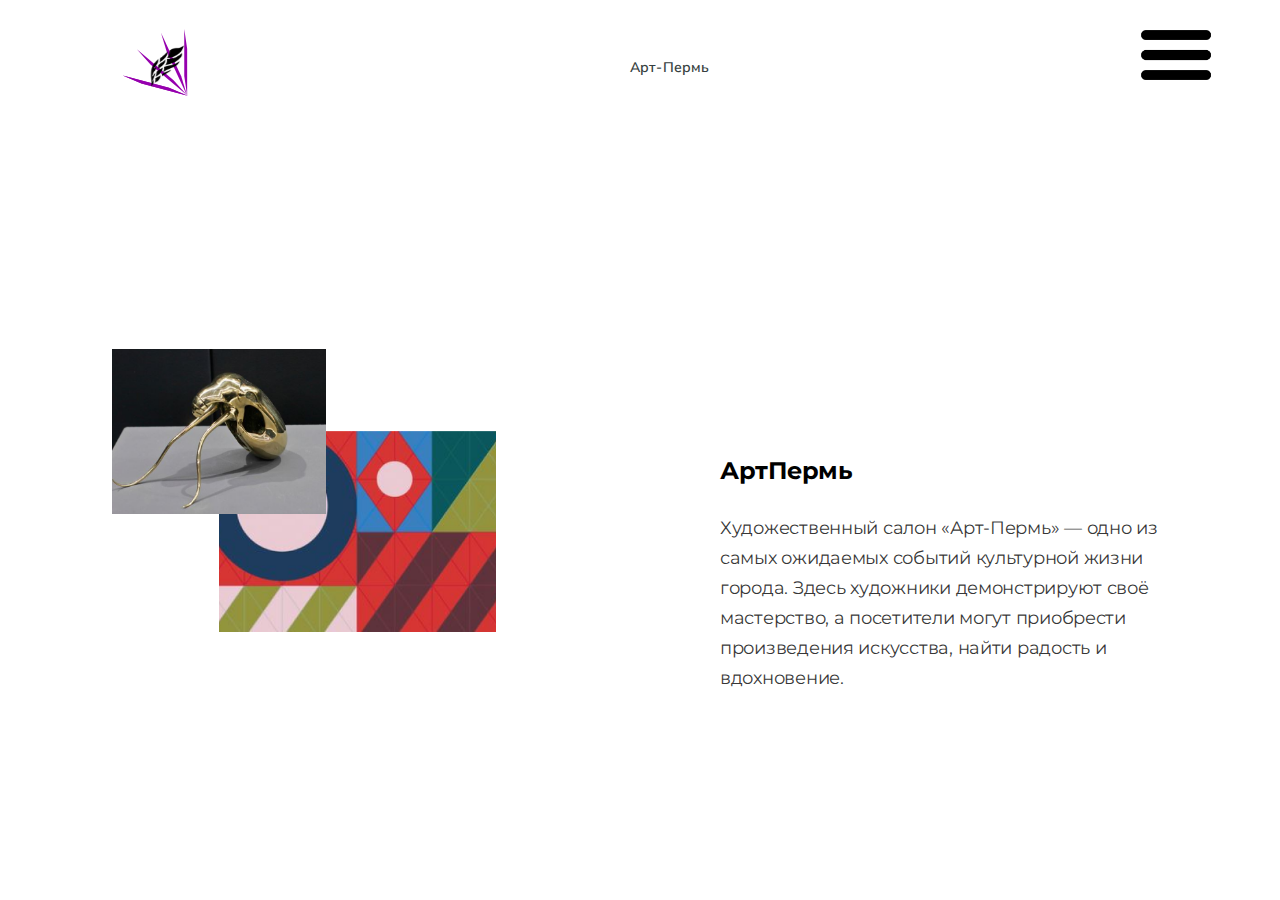
==== afisha.html @ 2f972e74 "Add files via upload" ====
<!DOCTYPE html>
<html lang="en">
<head>
    <meta charset="UTF-8">
    <meta name="viewport" content="width=device-width, initial-scale=1.0">
    <title>Арт-Пермь</title>
    <link rel="stylesheet" href="style/profileStyle.css">
    <link rel="stylesheet" href="style/afishaStyle.css">
    <link rel="preconnect" href="https://fonts.gstatic.com">
    <link href="https://fonts.googleapis.com/css2?family=Montserrat:wght@300;400;700&family=Mulish:ital,wght@0,300;0,400;0,600;1,300&display=swap" rel="stylesheet">
</head>
<body>
    <header>
        <img src="imgs/Logo.svg" id="logo">
        <ul class="list">            
            <li class="item">Арт-Пермь</li>
        </ul>        
        
        <div id="hide-div">
            
            <img id="menu_butt" src="imgs/menu.png">
            <ul class="list-hide">
                <a href="#"><li class="item-hide">Главная</li></a>
                <a href="#"><li class="item-hide">Заявка</li></a>
                <a href="#"><li class="item-hide">Галерея</li></a>
                <a href="#"><li class="item-hide">Профиль<br>художника</li></a>                
                <a href="#"><li class="item-hide">Вход</li></a>
                <a href="#"><li class="item-hide">Регистрация</li></a>
            </ul>
        </div>        
    </header>
    <main>
        <img class="hideImg" src="imgs/afisha/art3.JPG">
        <section class="info-afisha">
            <img src="imgs/afisha/Rectangle (12).png">
            <div class="textInfo">
                <p id="boldText">АртПермь</p>
                <p>Художественный салон «Арт-Пермь» — одно из самых ожидаемых событий
                    культурной жизни города. Здесь художники демонстрируют своё мастерство, а
                    посетители могут приобрести произведения искусства, найти радость и вдохновение.</p>
            </div>
        </section>
        <img class="hideImg" src="imgs/afisha/art1.JPG">
    </main>
    <script  src="https://code.jquery.com/jquery-3.5.1.min.js"></script>
    <script src="js/profile.js"></script>
</body>
</html>
---- style/profileStyle.css ----
body{
    margin: 0px;
    padding: 0px;
}
#menu_butt{
    width: 80px;
    margin-top: 15px;
    position: relative;
}
header{
       
    width: 90%;   
    margin: auto;
    display: flex;
    justify-content: space-between;
    
}
#logo{
    margin-top: 15px;
    margin-left: 5%;
    width:82px;
}
.list{
    display: flex;
    margin-top: 50px;   
    padding: 0;
    justify-content: space-between;
    list-style: none;
    width:40%;
    
}
.list-hide{
    display: flex;
    flex-direction: row;
    justify-content: space-around;
    list-style: none;
    position: absolute;
    background-color: #F5F5F5;
    right:0px;
    padding: 10px;
    text-align: center;
}

.item-hide{
    display: inline;
    margin-top: 0px;
    padding-bottom:20px;
}
.list-hide a:hover{
    color:#9600AE;
    
}
/*Стиль всех ссылок на странице*/
a{
    text-decoration: none;
    color:inherit;
}
/*Стиль ссылки в основной навигации*/
.list a{
    color:#18A0FB;
}
/*Элемент списка в навигации*/
.item{
    /* Subtitle 2 - semibold 14 (18, 0.2px) */

    font-family: 'Mulish', sans-serif;
    
    font-weight: 600;
    font-size: 14px;
    line-height: 18px;
    /* identical to box height, or 129% */

    display: inline;
    
    letter-spacing: 0.2px;
   
    margin-right:3%;
    color: #373F41;
    white-space: nowrap;

}
#title-header{
    display: inline;
    font-family: Mulish;
    font-style: normal;
    font-weight: 600;
    font-size: 14px;
    line-height: 129%;
    /* identical to box height, or 129% */
}
.list-hide{
    left:0;
    margin:0;
}
.item{
    margin: auto;
    
}
.info{
    display: flex;
    flex-direction: row;
    
    padding-bottom: 0px;
}
main{
    margin-top:20px;
}
.info img{
    width: 40%;
    
    margin: auto;
}
.textInfo{
    width: 35%;
    margin: auto;
    padding-top:15%;
    
}
.textInfo{
    font-family: Montserrat;
    font-style: normal;
    font-weight: normal;
    font-size: 18px;
    line-height: 167%;

    letter-spacing: -0.015em;

    color: rgba(0, 0, 0, 0.8);
}
#boldText{
    font-weight: bold;
    font-size: 24px;
    line-height: 150%;    
    color:black;
}
#facts .textInfo,#boldtext{
    text-align: right;
}
#facts{
    background-color: #F5F5F5;;
}
@media(max-width:800px)
{
    .info{
        flex-direction: column;
    }
    #facts{
        flex-direction: column-reverse;
        background: white;
    }
    .info img{
        width:80%;
        margin: auto;
    }
    .textInfo{
        text-align: center;
        width:80%;
        margin: auto;
    }
    #facts .textInfo{
        font-size:14px;
        text-align: center;
        width:90%;
        margin: auto;
    }
    #menu_butt{
        width: 50px;
        margin-top: 50px;
    }
}
@media(max-width:500px)
{
    .info img{
        width:100%;
        margin: auto;
    }
}
---- style/afishaStyle.css ----
body{
    margin: 0px;
    padding:0px;
}
.hideImg{
    display: none;
}
.info-afisha{
    display: flex;
    flex-direction: row;
    margin: auto;
    padding-top: 150px;
    padding-bottom: 100px;
}
.info-afisha img{
    width:30%;
    margin: auto;
   
}
.textInfo{    
    
    padding-top:12.5%;
    
}
@media(max-width:1000px)
{
    .info-afisha{
        flex-direction: column;
        padding-top: 80px;
        padding-bottom: 50px;
    }
    .info-afisha img{
        width:60%;
        margin: auto;
       
    }
    .textInfo{      
        width:90%;
        margin: auto;
        text-align: left;
    }
    #boldText{
        text-align: center;
    }
}
@media(max-width:500px)
{
    .hideImg{
        width:100%;
        margin: auto;
        display: inline-block;
    }
    .info-afisha img{
        display: none;
    }
    .textInfo{ 
        padding-top: 0px;
    }
}
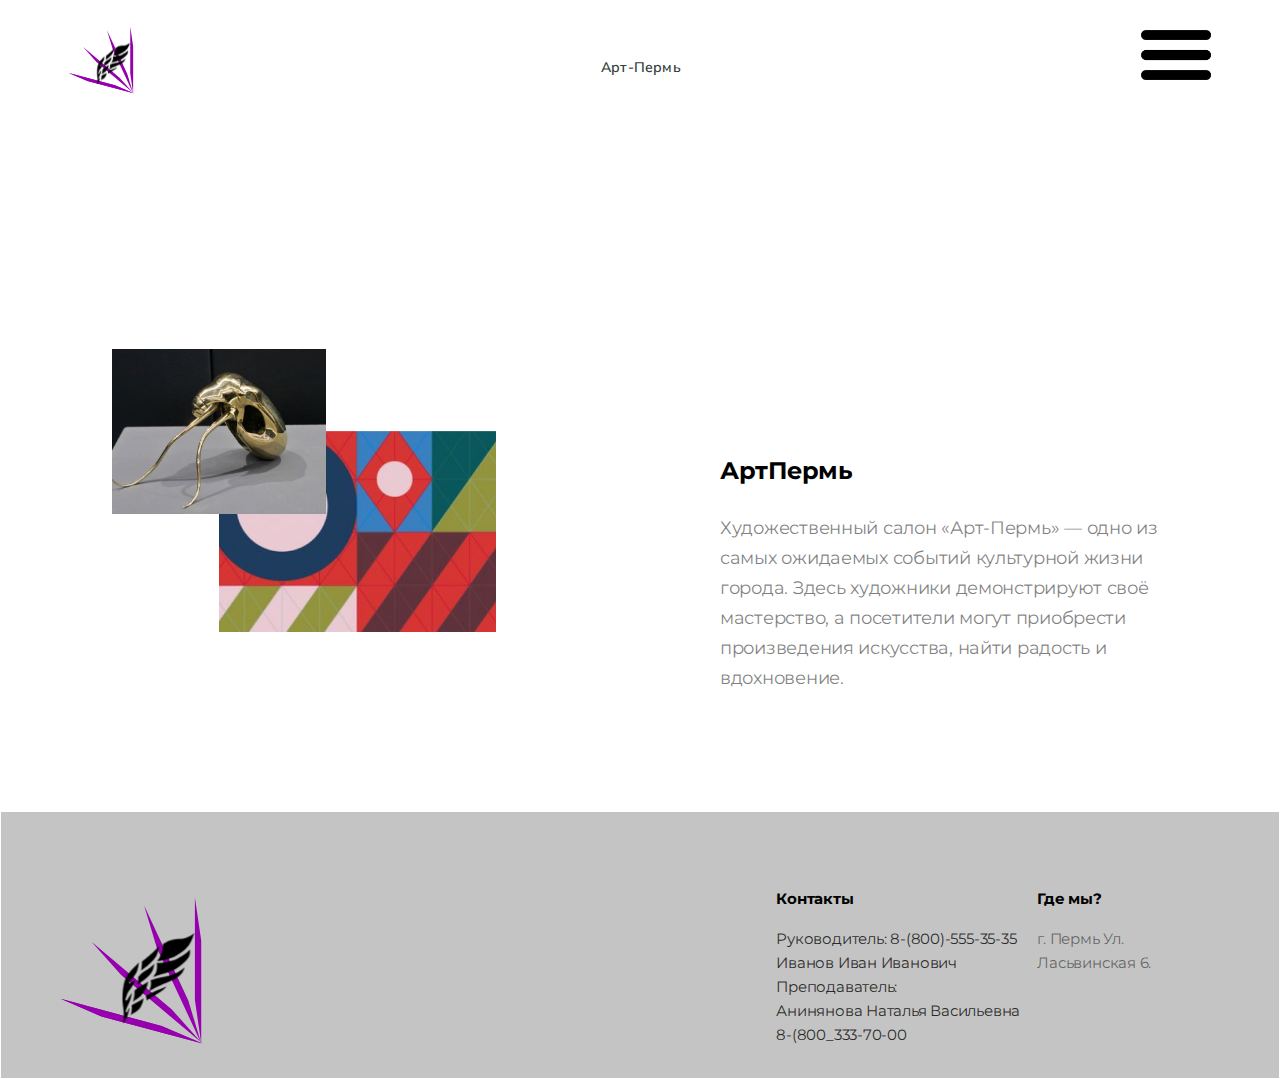
==== commit ba2d1503: "Add files via upload" ====
--- a/afisha.html
+++ b/afisha.html
@@ -4,6 +4,7 @@
     <meta charset="UTF-8">
     <meta name="viewport" content="width=device-width, initial-scale=1.0">
     <title>Арт-Пермь</title>
+    <link rel="stylesheet" href="style/headerFooterStyle.css">
     <link rel="stylesheet" href="style/profileStyle.css">
     <link rel="stylesheet" href="style/afishaStyle.css">
     <link rel="preconnect" href="https://fonts.gstatic.com">
@@ -11,7 +12,7 @@
 </head>
 <body>
     <header>
-        <img src="imgs/Logo.svg" id="logo">
+        <a href="index.html"><img src="imgs/Logo.svg" id="logo"></a> 
         <ul class="list">            
             <li class="item">Арт-Пермь</li>
         </ul>        
@@ -20,12 +21,12 @@
             
             <img id="menu_butt" src="imgs/menu.png">
             <ul class="list-hide">
-                <a href="#"><li class="item-hide">Главная</li></a>
-                <a href="#"><li class="item-hide">Заявка</li></a>
-                <a href="#"><li class="item-hide">Галерея</li></a>
-                <a href="#"><li class="item-hide">Профиль<br>художника</li></a>                
-                <a href="#"><li class="item-hide">Вход</li></a>
-                <a href="#"><li class="item-hide">Регистрация</li></a>
+                <a href="index.html"><li class="item-hide">Главная</li></a>
+                <a href="reg.html"><li class="item-hide">Заявка</li></a>
+                <a href="gall.html"><li class="item-hide">Галерея</li></a>
+                <a href="profile.html"><li class="item-hide">Профиль<br>художника</li></a>                
+                <a href="logIn.html"><li class="item-hide">Вход</li></a>
+                <a href="reg.html"><li class="item-hide">Регистрация</li></a>
             </ul>
         </div>        
     </header>
@@ -42,6 +43,31 @@
         </section>
         <img class="hideImg" src="imgs/afisha/art1.JPG">
     </main>
+    <footer>
+        <div id="footer-content">
+            <a href="index.html" id="logo-footer-a"><img src="imgs\Logo.svg" id="logo-footer" ></a>
+            <div id="info-footer">
+                <div>
+                    <p>Контакты</p>
+                    <ul class="list-footer">
+                        <li>Руководитель: 8-(800)-555-35-35</li>
+                        <li>Иванов Иван Иванович</li>
+                        <li>Преподаватель:</li>
+                        <li>Анинянова Наталья Васильевна</li>
+                        <li>8-(800_333-70-00</li>
+                    </ul>
+                </div>
+                <div id="Whereismymind">
+                    <p>Где мы?</p>
+                    <ul class="list-footer">
+                        <li>г. Пермь Ул. </li>
+                        <li>Ласьвинская 6.</li>
+                    </ul>
+                </div>
+            </div>
+        </div>
+        
+    </footer>
     <script  src="https://code.jquery.com/jquery-3.5.1.min.js"></script>
     <script src="js/profile.js"></script>
 </body>
--- a/style/headerFooterStyle.css
+++ b/style/headerFooterStyle.css
@@ -0,0 +1,219 @@
+body{
+    margin: 0px;
+    padding: 0px;
+}
+#menu_butt{
+    width: 80px;
+    margin-top: 15px;
+    position: relative;
+}
+header{
+       
+    width: 90%;   
+    margin: auto;
+    display: flex;
+    justify-content: space-between;
+    margin-bottom: 60px;
+}
+#logo{
+    margin-top: 15px;
+    margin-left: 5%;
+    width:82px;
+}
+.list{
+    display: flex;
+    margin-top: 50px;   
+    padding: 0;
+    justify-content: space-between;
+    list-style: none;
+    width:40%;
+    
+}
+.list-hide{
+    
+    display: flex;
+    flex-direction: row;
+    justify-content: space-around;
+    list-style: none;
+    position: absolute;
+    background-color: #F5F5F5;
+    right:0px;
+    padding: 10px;
+    text-align: center;
+}
+
+.item-hide{
+    display: inline;
+    margin-top: 0px;
+    padding-bottom:20px;
+}
+.list-hide a:hover{
+    color:#9600AE;
+    
+}
+/*Стиль всех ссылок на странице*/
+a{
+    text-decoration: none;
+    color:inherit;
+}
+/*Стиль ссылки в основной навигации*/
+.list a{
+    color:#18A0FB;
+}
+/*Элемент списка в навигации*/
+.item{
+    /* Subtitle 2 - semibold 14 (18, 0.2px) */
+
+    font-family: 'Mulish', sans-serif;
+    
+    font-weight: 600;
+    font-size: 14px;
+    line-height: 18px;
+    /* identical to box height, or 129% */
+
+    display: inline;
+    
+    letter-spacing: 0.2px;
+   
+    margin-right:3%;
+    color: #373F41;
+    white-space: nowrap;
+
+}
+.list-hide{
+    left:0;
+    margin:0;
+}
+#Buttons-nav{
+    display: flex;
+    margin-top: 35px; 
+}
+.Button-Join{
+    background-color:#C4C4C4;
+    display: inline-block; 
+    padding:8% 0;
+    width: 114px;
+    text-align: center;    
+    text-decoration: none;    
+    font-family: 'Mulish', sans-serif;
+    font-style: normal;
+    font-weight: 600;
+    font-size: 14px;
+    line-height: 18px;
+    color: #000000;
+    text-transform: uppercase;
+}
+#Button-Reg{
+    color:white;
+    background: #9600AE;
+    
+    
+}
+/*Подвал*/
+footer{
+    padding-top: 60px;
+    padding-bottom: 15px;
+    background-color: #C4C4C4; 
+    margin: 1px;
+      
+}
+/*Содержимое подвала*/
+#footer-content{
+    display: flex;
+    flex-direction: row;
+    justify-content: space-between;
+    width: 90%;
+}
+/*Тег параграфа в подвале*/
+#footer-content p{
+    font-family: Montserrat;
+    font-style: normal;
+    font-weight: bold;
+    font-size: 15px;
+    line-height: 160%;
+    /* identical to box height, or 160% */
+
+    letter-spacing: -0.015em;
+
+    color: #000000;
+
+}
+/*Элемент списка в подвале*/
+#footer-content li{
+    font-family: Montserrat;
+    font-style: normal;
+    font-weight: normal;
+    font-size: 15px;
+    line-height: 24px;
+    /* or 160% */
+
+    letter-spacing: -0.015em;
+
+    color: rgba(0, 0, 0, 0.8);
+}
+/*Правый список с адресом*/
+#Whereismymind{
+    padding-left: 3%;
+}
+#Whereismymind li,p{
+    color: rgba(0, 0, 0, 0.5);
+    
+}
+/*Логотип в подвале*/
+#logo-footer{
+    width:179px;
+    
+}
+#logo-footer-a{
+    padding-left:5%;
+}
+
+/*Левый список с информацией*/
+#info-footer{
+    display: flex;
+    flex-direction: row;
+    justify-content: flex-end;
+    width: 50%;  
+}
+/*Списки в футере*/
+.list-footer{
+     
+    padding: 0;
+    
+    list-style: none;
+}
+
+
+@media(max-width:900px)
+{
+    header{
+        width:100%;
+        
+    }
+ }
+ @media(max-width:768px){
+    .item{
+        font-size: 12px;
+    }
+    
+}
+ @media(max-width:650px)
+ {
+     #footer-content li, #footer-content p{
+         font-size:12px;
+     }
+ }
+ @media(max-width:550px)
+ {
+     #footer-content li, #footer-content p{
+         font-size:10px;
+     }
+ }
+
+
+
+
+
+
+
+
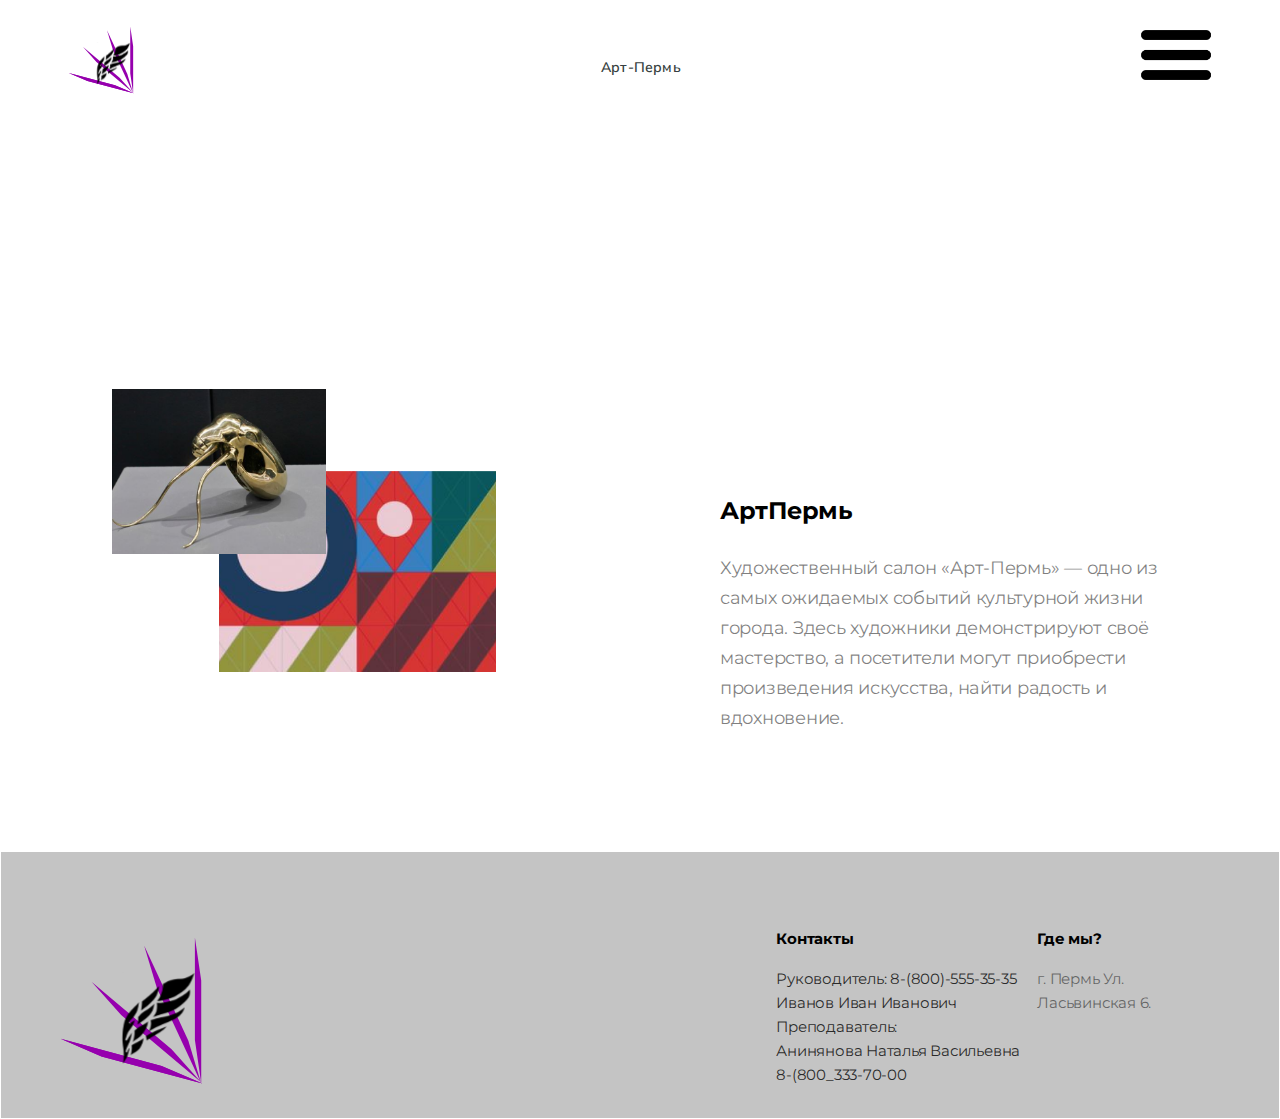
==== commit 636614ff: "Add files via upload" ====
--- a/afisha.html
+++ b/afisha.html
@@ -21,12 +21,14 @@
             
             <img id="menu_butt" src="imgs/menu.png">
             <ul class="list-hide">
-                <a href="index.html"><li class="item-hide">Главная</li></a>
-                <a href="reg.html"><li class="item-hide">Заявка</li></a>
-                <a href="gall.html"><li class="item-hide">Галерея</li></a>
-                <a href="profile.html"><li class="item-hide">Профиль<br>художника</li></a>                
-                <a href="logIn.html"><li class="item-hide">Вход</li></a>
-                <a href="reg.html"><li class="item-hide">Регистрация</li></a>
+                <a href="reg.html" class="item-hide-a"><li class="item-hide">Заявка</li></a>
+                <a href="gall.html" class="item-hide-a"><li class="item-hide">Галерея</li></a>
+                <a href="afisha.html" class="item-hide-a"><li class="item-hide">Афиша</li></a>
+            
+            
+                <a href="profile.html" class="item-hide-a"><li class="item-hide">Профиль</li></a>
+                <a href="logIn.html" class="item-hide-a"><li class="item-hide">Вход</li></a>
+                <a href="reg.html" class="item-hide-a"><li class="item-hide">Регистрация</li></a>
             </ul>
         </div>        
     </header>
--- a/style/headerFooterStyle.css
+++ b/style/headerFooterStyle.css
@@ -32,20 +32,22 @@
 .list-hide{
     
     display: flex;
+    flex-wrap: wrap;
     flex-direction: row;
-    justify-content: space-around;
+    justify-content: space-between;
+    overflow-wrap: break-word;
     list-style: none;
     position: absolute;
     background-color: #F5F5F5;
     right:0px;
     padding: 10px;
-    text-align: center;
-}
-
-.item-hide{
+    text-align: left;
+}
+
+.item-hide-a{
     display: inline;
-    margin-top: 0px;
-    padding-bottom:20px;
+    padding-top: 10px;
+    
 }
 .list-hide a:hover{
     color:#9600AE;
--- a/style/profileStyle.css
+++ b/style/profileStyle.css
@@ -2,83 +2,7 @@
     margin: 0px;
     padding: 0px;
 }
-#menu_butt{
-    width: 80px;
-    margin-top: 15px;
-    position: relative;
-}
-header{
-       
-    width: 90%;   
-    margin: auto;
-    display: flex;
-    justify-content: space-between;
-    
-}
-#logo{
-    margin-top: 15px;
-    margin-left: 5%;
-    width:82px;
-}
-.list{
-    display: flex;
-    margin-top: 50px;   
-    padding: 0;
-    justify-content: space-between;
-    list-style: none;
-    width:40%;
-    
-}
-.list-hide{
-    display: flex;
-    flex-direction: row;
-    justify-content: space-around;
-    list-style: none;
-    position: absolute;
-    background-color: #F5F5F5;
-    right:0px;
-    padding: 10px;
-    text-align: center;
-}
 
-.item-hide{
-    display: inline;
-    margin-top: 0px;
-    padding-bottom:20px;
-}
-.list-hide a:hover{
-    color:#9600AE;
-    
-}
-/*Стиль всех ссылок на странице*/
-a{
-    text-decoration: none;
-    color:inherit;
-}
-/*Стиль ссылки в основной навигации*/
-.list a{
-    color:#18A0FB;
-}
-/*Элемент списка в навигации*/
-.item{
-    /* Subtitle 2 - semibold 14 (18, 0.2px) */
-
-    font-family: 'Mulish', sans-serif;
-    
-    font-weight: 600;
-    font-size: 14px;
-    line-height: 18px;
-    /* identical to box height, or 129% */
-
-    display: inline;
-    
-    letter-spacing: 0.2px;
-   
-    margin-right:3%;
-    color: #373F41;
-    white-space: nowrap;
-
-}
 #title-header{
     display: inline;
     font-family: Mulish;
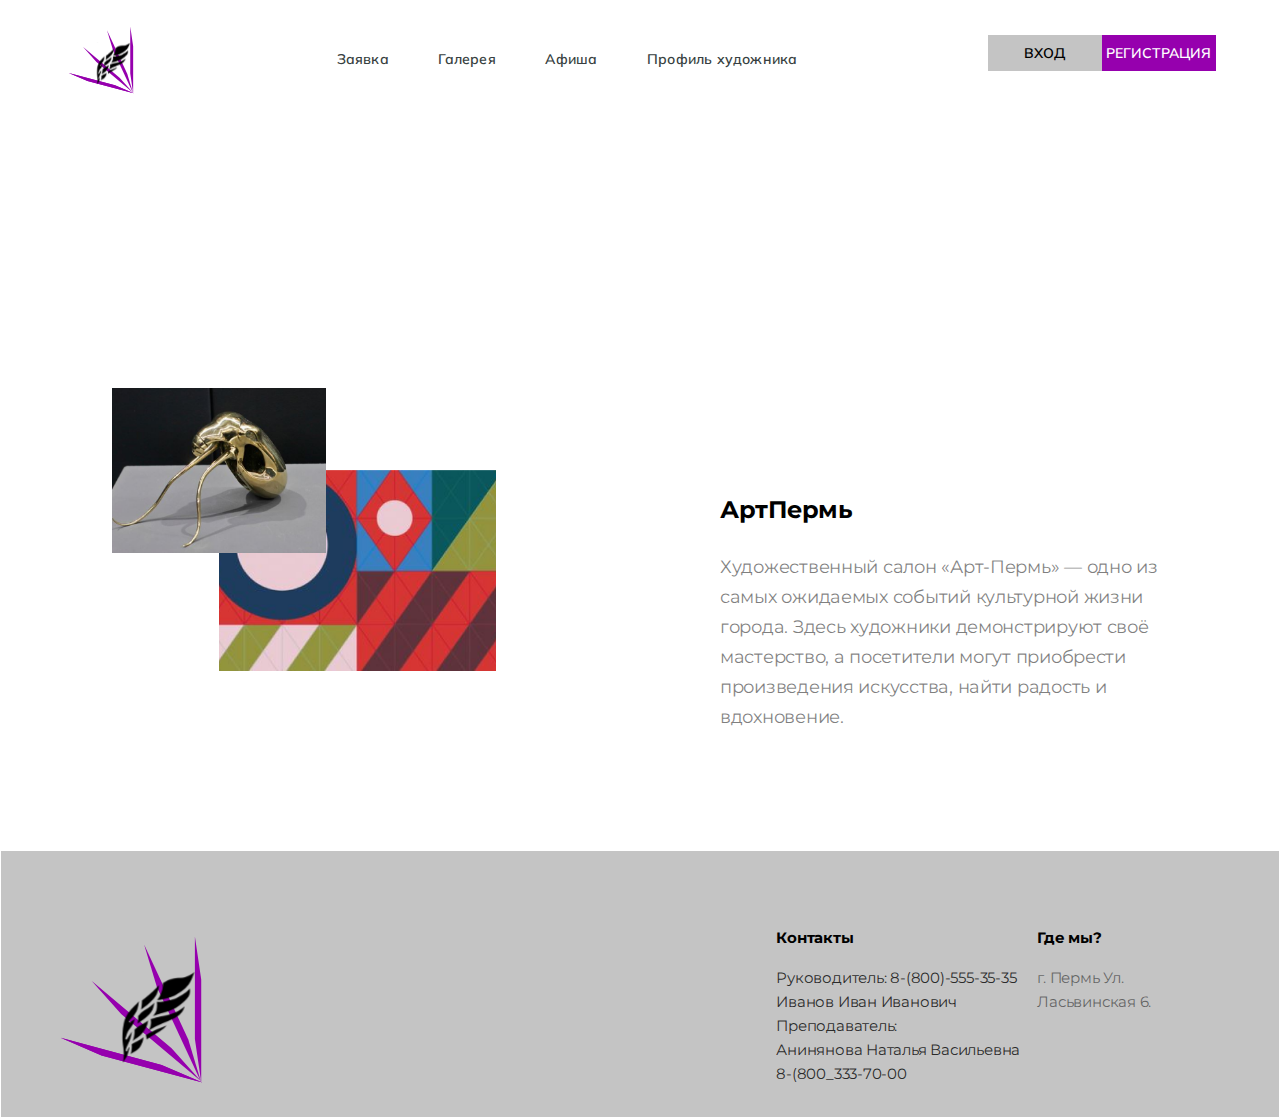
==== commit e781b337: "Add files via upload" ====
--- a/afisha.html
+++ b/afisha.html
@@ -4,33 +4,44 @@
     <meta charset="UTF-8">
     <meta name="viewport" content="width=device-width, initial-scale=1.0">
     <title>Арт-Пермь</title>
+    
+    <link rel="stylesheet" href="style/profileStyle.css">
     <link rel="stylesheet" href="style/headerFooterStyle.css">
-    <link rel="stylesheet" href="style/profileStyle.css">
     <link rel="stylesheet" href="style/afishaStyle.css">
     <link rel="preconnect" href="https://fonts.gstatic.com">
     <link href="https://fonts.googleapis.com/css2?family=Montserrat:wght@300;400;700&family=Mulish:ital,wght@0,300;0,400;0,600;1,300&display=swap" rel="stylesheet">
 </head>
 <body>
     <header>
-        <a href="index.html"><img src="imgs/Logo.svg" id="logo"></a> 
-        <ul class="list">            
-            <li class="item">Арт-Пермь</li>
-        </ul>        
-        
+        <a href="index.html"><img src="imgs/Logo.svg" id="logo"></a>
+        <ul class="list">
+            <a href="reg.html"><li class="item">Заявка</li></a>
+            <a href="gall.html"><li class="item">Галерея</li></a>
+            <a href="afisha.html"><li class="item">Афиша</li></a>
+            <a href="profile.html"><li class="item">Профиль художника</li></a>
+        </ul>
+        <div id="Buttons-nav">
+            <a href="logIn.html"><div class="Button-Join">Вход</div></a>
+            <a href="reg.html"><div class="Button-Join" id="Button-Reg">Регистрация</div></a>
+        </div>
         <div id="hide-div">
-            
             <img id="menu_butt" src="imgs/menu.png">
             <ul class="list-hide">
-                <a href="reg.html" class="item-hide-a"><li class="item-hide">Заявка</li></a>
-                <a href="gall.html" class="item-hide-a"><li class="item-hide">Галерея</li></a>
-                <a href="afisha.html" class="item-hide-a"><li class="item-hide">Афиша</li></a>
+                
+                    <a href="reg.html" class="item-hide-a"><li class="item-hide">Заявка</li></a>
+                    <a href="gall.html" class="item-hide-a"><li class="item-hide">Галерея</li></a>
+                    <a href="afisha.html" class="item-hide-a"><li class="item-hide">Афиша</li></a>
+                
+                
+                    <a href="profile.html" class="item-hide-a"><li class="item-hide">Профиль</li></a>
+                    <a href="logIn.html" class="item-hide-a"><li class="item-hide">Вход</li></a>
+                    <a href="reg.html" class="item-hide-a"><li class="item-hide">Регистрация</li></a>
+                
+                
+            </ul>
             
-            
-                <a href="profile.html" class="item-hide-a"><li class="item-hide">Профиль</li></a>
-                <a href="logIn.html" class="item-hide-a"><li class="item-hide">Вход</li></a>
-                <a href="reg.html" class="item-hide-a"><li class="item-hide">Регистрация</li></a>
-            </ul>
-        </div>        
+        </div>
+        
     </header>
     <main>
         <img class="hideImg" src="imgs/afisha/art3.JPG">
@@ -71,6 +82,6 @@
         
     </footer>
     <script  src="https://code.jquery.com/jquery-3.5.1.min.js"></script>
-    <script src="js/profile.js"></script>
+    <script src="js/mainPage.js"></script>
 </body>
 </html>--- a/style/headerFooterStyle.css
+++ b/style/headerFooterStyle.css
@@ -48,6 +48,9 @@
     display: inline;
     padding-top: 10px;
     
+}
+.item-hide{
+    padding: 20px;
 }
 .list-hide a:hover{
     color:#9600AE;
